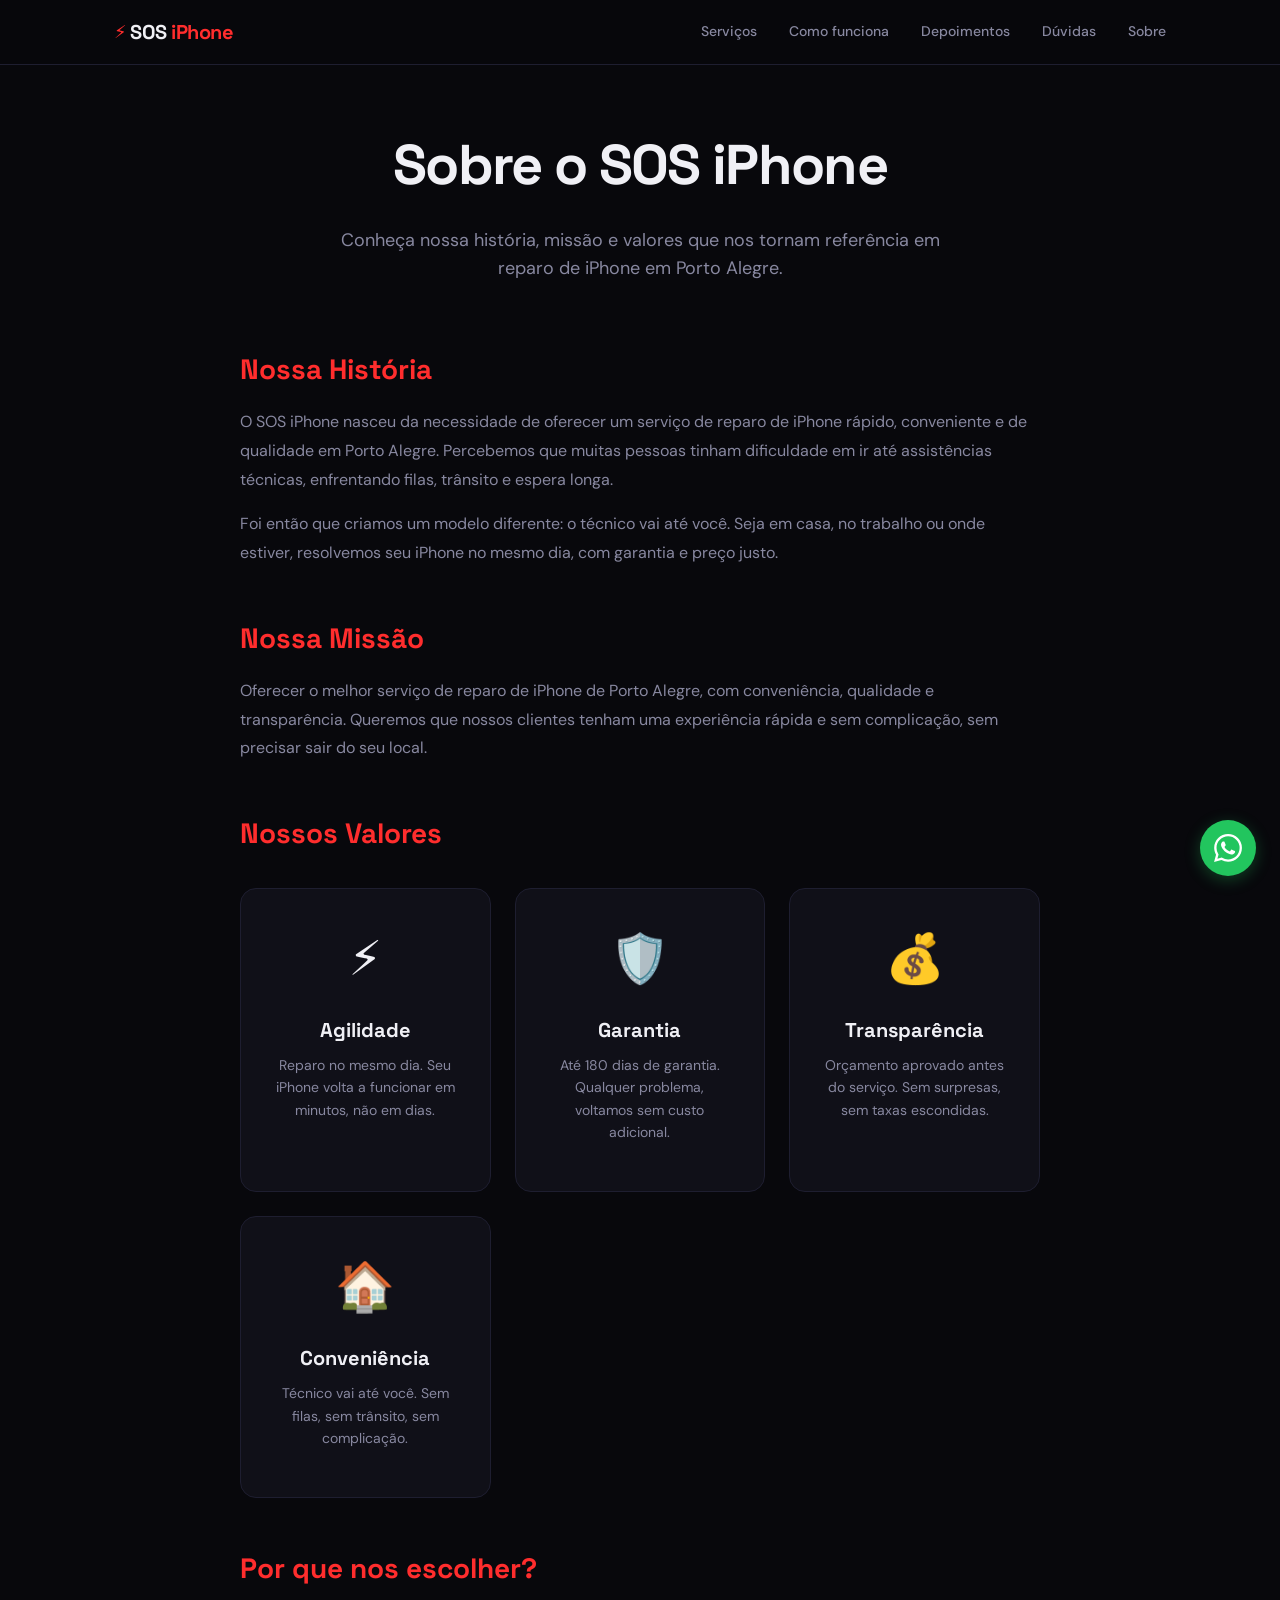
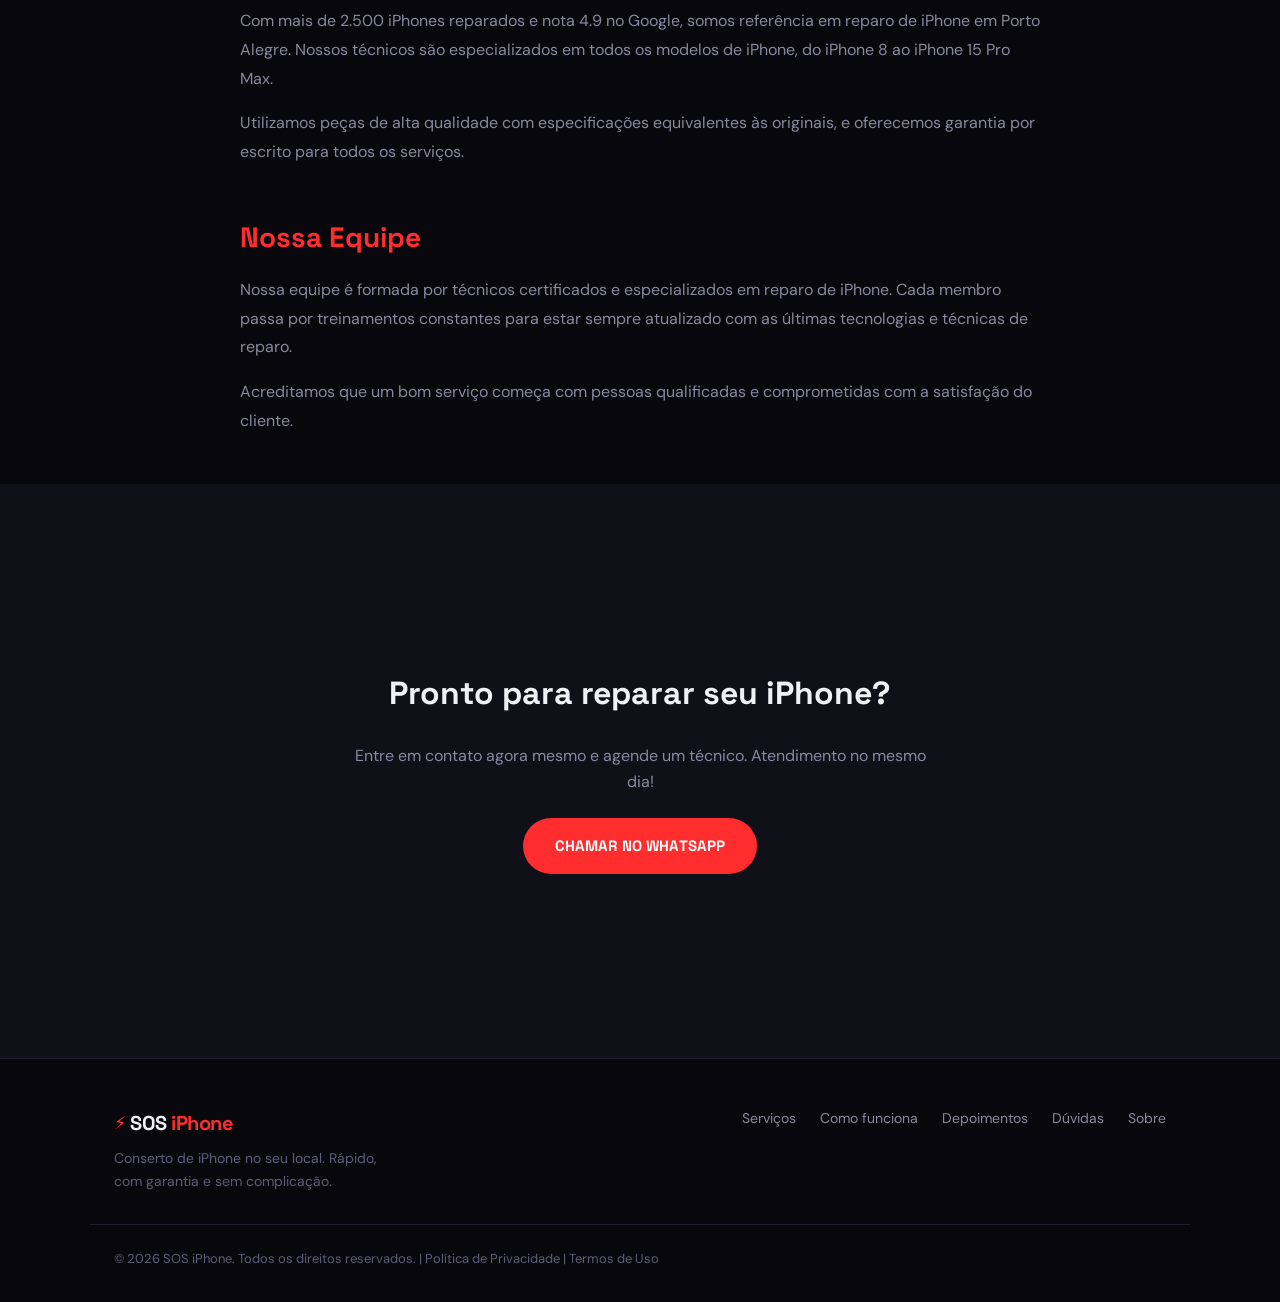
==== sobre.html @ db5ca740 "Add SEO optimization, analytics, and new pages (Sobre, Privacidade, Termos)" ====
<!DOCTYPE html>
<html lang="pt-BR">
<head>
  <meta charset="UTF-8">
  <meta name="viewport" content="width=device-width, initial-scale=1.0">
  <title>Sobre Nós — SOS iPhone | Conserto de iPhone em Porto Alegre</title>
  <meta name="description" content="Conheça o SOS iPhone. Somos especialistas em reparo de iPhone em Porto Alegre. Técnico vai até você, no mesmo dia, com garantia de até 180 dias.">
  <meta name="robots" content="index, follow">
  <link rel="preconnect" href="https://fonts.googleapis.com">
  <link rel="preconnect" href="https://fonts.gstatic.com" crossorigin>
  <link href="https://fonts.googleapis.com/css2?family=DM+Sans:wght@400;500;700&family=Space+Grotesk:wght@500;700&display=swap" rel="stylesheet">
  <link rel="stylesheet" href="css/styles.css">
  <link rel="icon" type="image/svg+xml" href="data:image/svg+xml,<svg xmlns='http://www.w3.org/2000/svg' viewBox='0 0 100 100'><text y='.9em' font-size='90'>🔧</text></svg>">
  <style>
    .page-header {
      padding: 120px 0 64px;
      text-align: center;
    }
    .page-title {
      font-family: var(--font-display);
      font-size: clamp(36px, 6vw, 56px);
      font-weight: 700;
      letter-spacing: -0.03em;
      margin-bottom: 16px;
    }
    .page-subtitle {
      font-size: 18px;
      color: var(--text-secondary);
      max-width: 600px;
      margin: 0 auto;
    }
    .about-content {
      max-width: 800px;
      margin: 0 auto;
    }
    .about-section {
      margin-bottom: 48px;
    }
    .about-section h2 {
      font-family: var(--font-display);
      font-size: 28px;
      font-weight: 700;
      margin-bottom: 16px;
      color: var(--red);
    }
    .about-section p {
      color: var(--text-secondary);
      font-size: 16px;
      line-height: 1.8;
      margin-bottom: 16px;
    }
    .values-grid {
      display: grid;
      grid-template-columns: repeat(auto-fit, minmax(250px, 1fr));
      gap: 24px;
      margin-top: 32px;
    }
    .value-card {
      background: var(--bg-surface);
      border: 1px solid var(--border);
      border-radius: 16px;
      padding: 32px;
      text-align: center;
    }
    .value-icon {
      font-size: 48px;
      margin-bottom: 16px;
    }
    .value-card h3 {
      font-family: var(--font-display);
      font-size: 20px;
      font-weight: 700;
      margin-bottom: 8px;
    }
    .value-card p {
      color: var(--text-secondary);
      font-size: 14px;
      line-height: 1.6;
    }
    .team-section {
      text-align: center;
      padding: 64px 0;
    }
    .team-title {
      font-family: var(--font-display);
      font-size: 32px;
      font-weight: 700;
      margin-bottom: 24px;
    }
    .team-desc {
      color: var(--text-secondary);
      max-width: 600px;
      margin: 0 auto;
    }
  </style>
</head>
<body>
  <nav class="nav" aria-label="Navegação principal">
    <div class="container nav-inner">
      <a href="index.html" class="nav-logo" aria-label="SOS iPhone — Página inicial">
        <span class="nav-logo-icon">⚡</span> SOS<span>iPhone</span>
      </a>
      <div class="nav-links">
        <a href="index.html#servicos">Serviços</a>
        <a href="index.html#como-funciona">Como funciona</a>
        <a href="index.html#depoimentos">Depoimentos</a>
        <a href="index.html#faq">Dúvidas</a>
        <a href="sobre.html">Sobre</a>
      </div>
      <a href="https://wa.me/5551995023919" class="nav-cta-mobile" target="_blank" rel="noopener">WhatsApp</a>
    </div>
  </nav>

  <main>
    <div class="page-header">
      <div class="container">
        <h1 class="page-title">Sobre o SOS iPhone</h1>
        <p class="page-subtitle">Conheça nossa história, missão e valores que nos tornam referência em reparo de iPhone em Porto Alegre.</p>
      </div>
    </div>

    <div class="container">
      <div class="about-content">
        <div class="about-section">
          <h2>Nossa História</h2>
          <p>O SOS iPhone nasceu da necessidade de oferecer um serviço de reparo de iPhone rápido, conveniente e de qualidade em Porto Alegre. Percebemos que muitas pessoas tinham dificuldade em ir até assistências técnicas, enfrentando filas, trânsito e espera longa.</p>
          <p>Foi então que criamos um modelo diferente: o técnico vai até você. Seja em casa, no trabalho ou onde estiver, resolvemos seu iPhone no mesmo dia, com garantia e preço justo.</p>
        </div>

        <div class="about-section">
          <h2>Nossa Missão</h2>
          <p>Oferecer o melhor serviço de reparo de iPhone de Porto Alegre, com conveniência, qualidade e transparência. Queremos que nossos clientes tenham uma experiência rápida e sem complicação, sem precisar sair do seu local.</p>
        </div>

        <div class="about-section">
          <h2>Nossos Valores</h2>
          <div class="values-grid">
            <div class="value-card">
              <div class="value-icon">⚡</div>
              <h3>Agilidade</h3>
              <p>Reparo no mesmo dia. Seu iPhone volta a funcionar em minutos, não em dias.</p>
            </div>
            <div class="value-card">
              <div class="value-icon">🛡️</div>
              <h3>Garantia</h3>
              <p>Até 180 dias de garantia. Qualquer problema, voltamos sem custo adicional.</p>
            </div>
            <div class="value-card">
              <div class="value-icon">💰</div>
              <h3>Transparência</h3>
              <p>Orçamento aprovado antes do serviço. Sem surpresas, sem taxas escondidas.</p>
            </div>
            <div class="value-card">
              <div class="value-icon">🏠</div>
              <h3>Conveniência</h3>
              <p>Técnico vai até você. Sem filas, sem trânsito, sem complicação.</p>
            </div>
          </div>
        </div>

        <div class="about-section">
          <h2>Por que nos escolher?</h2>
          <p>Com mais de 2.500 iPhones reparados e nota 4.9 no Google, somos referência em reparo de iPhone em Porto Alegre. Nossos técnicos são especializados em todos os modelos de iPhone, do iPhone 8 ao iPhone 15 Pro Max.</p>
          <p>Utilizamos peças de alta qualidade com especificações equivalentes às originais, e oferecemos garantia por escrito para todos os serviços.</p>
        </div>

        <div class="about-section">
          <h2>Nossa Equipe</h2>
          <p>Nossa equipe é formada por técnicos certificados e especializados em reparo de iPhone. Cada membro passa por treinamentos constantes para estar sempre atualizado com as últimas tecnologias e técnicas de reparo.</p>
          <p>Acreditamos que um bom serviço começa com pessoas qualificadas e comprometidas com a satisfação do cliente.</p>
        </div>
      </div>
    </div>

    <section class="section section-alt">
      <div class="container">
        <div class="team-section">
          <h2 class="team-title">Pronto para reparar seu iPhone?</h2>
          <p class="team-desc">Entre em contato agora mesmo e agende um técnico. Atendimento no mesmo dia!</p>
          <a href="https://wa.me/5551995023919?text=Olá! Gostaria de mais informações sobre o SOS iPhone" class="btn-primary" target="_blank" rel="noopener" style="margin-top: 24px; display: inline-flex;">
            Chamar no WhatsApp
          </a>
        </div>
      </div>
    </section>
  </main>

  <footer class="footer">
    <div class="container footer-inner">
      <div class="footer-brand">
        <a href="index.html" class="nav-logo" aria-label="SOS iPhone">
          <span class="nav-logo-icon">⚡</span> SOS<span>iPhone</span>
        </a>
        <p class="footer-tagline">Conserto de iPhone no seu local. Rápido, com garantia e sem complicação.</p>
      </div>
      <div class="footer-links">
        <a href="index.html#servicos">Serviços</a>
        <a href="index.html#como-funciona">Como funciona</a>
        <a href="index.html#depoimentos">Depoimentos</a>
        <a href="index.html#faq">Dúvidas</a>
        <a href="sobre.html">Sobre</a>
      </div>
    </div>
    <div class="container footer-bottom">
      <p>&copy; 2026 SOS iPhone. Todos os direitos reservados. | <a href="privacidade.html">Política de Privacidade</a> | <a href="termos.html">Termos de Uso</a></p>
    </div>
  </footer>

  <a href="https://wa.me/5551995023919?text=Olá! Meu iPhone precisa de conserto" class="whatsapp-float" target="_blank" rel="noopener" aria-label="Fale conosco no WhatsApp">
    <svg viewBox="0 0 24 24" fill="currentColor" width="28" height="28"><path d="M17.472 14.382c-.297-.149-1.758-.867-2.03-.967-.273-.099-.471-.148-.67.15-.197.297-.767.966-.94 1.164-.173.199-.347.223-.644.075-.297-.15-1.255-.463-2.39-1.475-.883-.788-1.48-1.761-1.653-2.059-.173-.297-.018-.458.13-.606.134-.133.298-.347.446-.52.149-.174.198-.298.298-.497.099-.198.05-.371-.025-.52-.075-.149-.669-1.612-.916-2.207-.242-.579-.487-.5-.669-.51-.173-.008-.371-.01-.57-.01-.198 0-.52.074-.792.372-.272.297-1.04 1.016-1.04 2.479 0 1.462 1.065 2.875 1.213 3.074.149.198 2.096 3.2 5.077 4.487.709.306 1.262.489 1.694.625.712.227 1.36.195 1.871.118.571-.085 1.758-.719 2.006-1.413.248-.694.248-1.289.173-1.413-.074-.124-.272-.198-.57-.347m-5.421 7.403h-.004a9.87 9.87 0 01-5.031-1.378l-.361-.214-3.741.982.998-3.648-.235-.374a9.86 9.86 0 01-1.51-5.26c.001-5.45 4.436-9.884 9.888-9.884 2.64 0 5.122 1.03 6.988 2.898a9.825 9.825 0 012.893 6.994c-.003 5.45-4.437 9.884-9.885 9.884m8.413-18.297A11.815 11.815 0 0012.05 0C5.495 0 .16 5.335.157 11.892c0 2.096.547 4.142 1.588 5.945L.057 24l6.305-1.654a11.882 11.882 0 005.683 1.448h.005c6.554 0 11.89-5.335 11.893-11.893a11.821 11.821 0 00-3.48-8.413z"/></svg>
  </a>
</body>
</html>
---- css/styles.css ----
/* ═══════════════════════════════════════════════════
   SOS iPhone — Premium Dark Design
   Clash Display + Satoshi | Dark + Vermelho Vivo
   ═══════════════════════════════════════════════════ */

/* ─── Tokens ─── */
:root {
  --bg: #08080C;
  --bg-surface: #101018;
  --bg-raised: #18182A;
  --border: #1E1E30;
  --border-hover: #2A2A44;

  --text: #F0F0F5;
  --text-secondary: #8888A0;
  --text-muted: #5C5C78;

  --red: #FF2D2D;
  --red-hover: #FF4D4D;
  --red-glow: rgba(255, 45, 45, 0.15);

  --green: #22C55E;

  --font-display: 'Space Grotesk', system-ui, sans-serif;
  --font-body: 'DM Sans', system-ui, sans-serif;

  --space-xs: 4px;
  --space-sm: 8px;
  --space-md: 16px;
  --space-lg: 24px;
  --space-xl: 32px;
  --space-2xl: 48px;
  --space-3xl: clamp(64px, 10vw, 120px);

  --radius-sm: 8px;
  --radius-md: 12px;
  --radius-lg: 16px;
  --radius-full: 9999px;

  --transition: 200ms cubic-bezier(0.16, 1, 0.3, 1);
  --transition-slow: 400ms cubic-bezier(0.16, 1, 0.3, 1);
}

/* ─── Reset ─── */
*, *::before, *::after {
  box-sizing: border-box;
  margin: 0;
  padding: 0;
}

html {
  scroll-behavior: smooth;
  -webkit-font-smoothing: antialiased;
  -moz-osx-font-smoothing: grayscale;
}

body {
  font-family: var(--font-body);
  font-size: 16px;
  line-height: 1.6;
  color: var(--text);
  background: var(--bg);
  overflow-x: hidden;
}

img { max-width: 100%; display: block; }
a { color: inherit; text-decoration: none; }
button { font: inherit; cursor: pointer; }
ul { list-style: none; }

/* ─── Skip Link ─── */
.skip-link {
  position: absolute;
  top: -100%;
  left: var(--space-md);
  background: var(--red);
  color: #fff;
  padding: var(--space-sm) var(--space-md);
  border-radius: var(--radius-sm);
  font-weight: 600;
  z-index: 1000;
  transition: top var(--transition);
}
.skip-link:focus {
  top: var(--space-md);
}

/* ─── Container ─── */
.container {
  width: 100%;
  max-width: 1100px;
  margin: 0 auto;
  padding: 0 var(--space-lg);
}

/* ─── Nav ─── */
.nav {
  position: fixed;
  top: 0;
  left: 0;
  right: 0;
  z-index: 100;
  padding: var(--space-md) 0;
  background: rgba(8, 8, 12, 0.85);
  backdrop-filter: blur(12px);
  -webkit-backdrop-filter: blur(12px);
  border-bottom: 1px solid var(--border);
}

.nav-inner {
  display: flex;
  align-items: center;
  justify-content: space-between;
}

.nav-logo {
  font-family: var(--font-display);
  font-size: 20px;
  font-weight: 700;
  letter-spacing: -0.02em;
  display: flex;
  align-items: center;
  gap: var(--space-xs);
}
.nav-logo span {
  color: var(--red);
}
.nav-logo-icon {
  font-size: 18px;
}

.nav-links {
  display: none;
  gap: var(--space-xl);
}
.nav-links a {
  font-size: 14px;
  font-weight: 500;
  color: var(--text-secondary);
  transition: color var(--transition);
  position: relative;
  padding-bottom: 2px;
}
.nav-links a::after {
  content: '';
  position: absolute;
  bottom: 0;
  left: 0;
  width: 0;
  height: 2px;
  background: var(--red);
  transition: width 0.3s cubic-bezier(0.16, 1, 0.3, 1);
}
.nav-links a:hover {
  color: var(--text);
}
.nav-links a:hover::after {
  width: 100%;
}

.nav-cta-mobile {
  display: none;
}

@media (min-width: 768px) {
  .nav-links {
    display: flex;
  }
  .nav-cta-mobile {
    display: none !important;
  }
}

/* ─── Buttons ─── */
.btn-primary {
  display: inline-flex;
  align-items: center;
  justify-content: center;
  gap: var(--space-sm);
  background: var(--red);
  color: #fff;
  font-family: var(--font-display);
  font-weight: 700;
  font-size: 15px;
  letter-spacing: 0.01em;
  text-transform: uppercase;
  padding: 16px 32px;
  border-radius: var(--radius-full);
  border: none;
  transition: background var(--transition), transform var(--transition), box-shadow var(--transition);
  text-decoration: none;
  position: relative;
  overflow: hidden;
}
.btn-primary::before {
  content: '';
  position: absolute;
  top: 50%;
  left: 50%;
  width: 0;
  height: 0;
  background: rgba(255, 255, 255, 0.2);
  border-radius: 50%;
  transform: translate(-50%, -50%);
  transition: width 0.6s ease, height 0.6s ease;
}
.btn-primary:hover::before {
  width: 300px;
  height: 300px;
}
.btn-primary:hover {
  background: var(--red-hover);
  transform: translateY(-2px);
  box-shadow: 0 8px 24px var(--red-glow);
}
.btn-primary:active {
  transform: translateY(0);
}
.btn-primary:focus-visible {
  outline: 2px solid var(--red);
  outline-offset: 3px;
}

/* ─── Hero ─── */
.hero {
  position: relative;
  padding: clamp(120px, 18vw, 200px) 0 clamp(64px, 10vw, 120px);
  text-align: center;
  overflow: hidden;
  min-height: 100vh;
  display: flex;
  align-items: center;
}

/* Particles */
.hero-particles {
  position: absolute;
  inset: 0;
  overflow: hidden;
  z-index: 0;
}

.particle {
  position: absolute;
  width: 3px;
  height: 3px;
  background: var(--red);
  border-radius: 50%;
  opacity: 0;
  animation: particle-float linear infinite;
}

@keyframes particle-float {
  0% {
    opacity: 0;
    transform: translateY(100vh) scale(0);
  }
  10% {
    opacity: 0.6;
  }
  90% {
    opacity: 0.6;
  }
  100% {
    opacity: 0;
    transform: translateY(-10vh) scale(1);
  }
}

/* Grid overlay */
.hero-grid-overlay {
  position: absolute;
  inset: 0;
  background-image:
    linear-gradient(rgba(255, 45, 45, 0.03) 1px, transparent 1px),
    linear-gradient(90deg, rgba(255, 45, 45, 0.03) 1px, transparent 1px);
  background-size: 60px 60px;
  animation: grid-move 20s linear infinite;
  opacity: 0;
  transition: opacity 1s ease;
}

.hero:hover .hero-grid-overlay {
  opacity: 0.5;
}

@keyframes grid-move {
  0% { transform: translate(0, 0); }
  100% { transform: translate(60px, 60px); }
}

/* Scan line */
.hero-scan-line {
  position: absolute;
  top: 0;
  left: 0;
  right: 0;
  height: 1px;
  background: linear-gradient(90deg, transparent 0%, var(--red) 50%, transparent 100%);
  box-shadow: 0 0 20px var(--red), 0 0 40px rgba(255, 45, 45, 0.3);
  animation: scan-down 4s ease-in-out infinite;
  z-index: 1;
  opacity: 0;
}

@keyframes scan-down {
  0% { top: -5%; opacity: 0; }
  5% { opacity: 1; }
  95% { opacity: 1; }
  100% { top: 105%; opacity: 0; }
}

.hero-glow {
  position: absolute;
  top: 50%;
  left: 50%;
  transform: translate(-50%, -50%);
  width: 800px;
  height: 800px;
  background: radial-gradient(circle, rgba(255, 45, 45, 0.08) 0%, transparent 60%);
  pointer-events: none;
  z-index: 0;
}

.hero-content {
  position: relative;
  z-index: 2;
}

.hero-badge {
  display: inline-block;
  background: rgba(255, 45, 45, 0.08);
  border: 1px solid rgba(255, 45, 45, 0.2);
  color: var(--text-secondary);
  font-size: 13px;
  font-weight: 500;
  padding: 8px 20px;
  border-radius: var(--radius-full);
  margin-bottom: var(--space-xl);
  animation: badge-in 0.8s cubic-bezier(0.16, 1, 0.3, 1) 0.2s both;
  position: relative;
  overflow: hidden;
}

.hero-badge::before {
  content: '';
  position: absolute;
  top: 0;
  left: -100%;
  width: 100%;
  height: 100%;
  background: linear-gradient(90deg, transparent, rgba(255, 45, 45, 0.3), transparent);
  animation: badge-shine 3s ease-in-out infinite;
}

@keyframes badge-shine {
  0%, 100% { left: -100%; }
  50% { left: 100%; }
}

@keyframes badge-in {
  from { opacity: 0; transform: translateY(12px) scale(0.95); }
  to { opacity: 1; transform: translateY(0) scale(1); }
}

/* Hero Title - Split */
.hero-title {
  font-family: var(--font-display);
  font-size: clamp(52px, 12vw, 100px);
  font-weight: 700;
  letter-spacing: -0.04em;
  line-height: 1;
  text-wrap: balance;
  margin-bottom: var(--space-lg);
}

.hero-title-line {
  display: block;
  opacity: 0;
  transform: translateY(40px);
  animation: title-slide-up 0.8s cubic-bezier(0.16, 1, 0.3, 1) forwards;
}

.hero-title-line:nth-child(1) {
  animation-delay: 0.3s;
}

.hero-title-accent {
  color: var(--red);
  animation-delay: 0.5s;
  position: relative;
  display: inline-block;
}

/* Neon glow on accent text */
.hero-title-accent::after {
  content: 'Parou?';
  position: absolute;
  top: 0;
  left: 0;
  color: var(--red);
  filter: blur(20px);
  opacity: 0.5;
  z-index: -1;
}

@keyframes title-slide-up {
  from {
    opacity: 0;
    transform: translateY(40px);
  }
  to {
    opacity: 1;
    transform: translateY(0);
  }
}

/* Typewriter */
.hero-sub {
  font-size: clamp(17px, 2.5vw, 20px);
  color: var(--text-secondary);
  max-width: 480px;
  margin: 0 auto var(--space-xl);
  line-height: 1.6;
  min-height: 32px;
}

.typewriter {
  display: inline;
}

.typewriter::after {
  content: '|';
  animation: blink 0.7s step-end infinite;
  color: var(--red);
  font-weight: 300;
}

.typewriter.done::after {
  animation: none;
  opacity: 0;
}

@keyframes blink {
  0%, 100% { opacity: 1; }
  50% { opacity: 0; }
}

.hero-cta {
  margin-bottom: var(--space-2xl);
  animation: cta-in 0.8s cubic-bezier(0.16, 1, 0.3, 1) 0.8s both;
}

@keyframes cta-in {
  from { opacity: 0; transform: translateY(16px) scale(0.95); }
  to { opacity: 1; transform: translateY(0) scale(1); }
}

.hero-cta .btn-primary {
  position: relative;
  overflow: hidden;
  background: linear-gradient(135deg, var(--red) 0%, #ff6b35 50%, var(--red) 100%);
  background-size: 200% 200%;
  animation: btn-gradient 3s ease infinite;
  box-shadow: 0 0 30px rgba(255, 45, 45, 0.3);
}

@keyframes btn-gradient {
  0% { background-position: 0% 50%; }
  50% { background-position: 100% 50%; }
  100% { background-position: 0% 50%; }
}

.hero-cta .btn-primary::after {
  content: '';
  position: absolute;
  inset: 0;
  background: linear-gradient(90deg, transparent, rgba(255,255,255,0.2), transparent);
  transform: translateX(-100%);
  transition: transform 0.6s ease;
}

.hero-cta .btn-primary:hover::after {
  transform: translateX(100%);
}

.hero-cta .btn-primary::before {
  content: '';
  position: absolute;
  inset: -3px;
  background: linear-gradient(90deg, var(--red), #ff6b35, var(--red), #ff6b35);
  background-size: 400% 100%;
  border-radius: inherit;
  z-index: -1;
  opacity: 0;
  transition: opacity 0.3s ease;
  animation: border-flow 2s linear infinite;
}

.hero-cta .btn-primary:hover::before {
  opacity: 1;
}

@keyframes border-flow {
  0% { background-position: 0% 50%; }
  100% { background-position: 400% 50%; }
}

.hero-cta .btn-primary .cta-corner {
  position: absolute;
  width: 12px;
  height: 12px;
  border: 2px solid rgba(255, 255, 255, 0.5);
  transition: all 0.3s ease;
}

.hero-cta .btn-primary .cta-corner--tl {
  top: 8px;
  left: 8px;
  border-right: none;
  border-bottom: none;
}

.hero-cta .btn-primary .cta-corner--br {
  bottom: 8px;
  right: 8px;
  border-left: none;
  border-top: none;
}

.hero-cta .btn-primary:hover .cta-corner {
  width: 16px;
  height: 16px;
  border-color: #fff;
}

.hero-trust {
  display: flex;
  align-items: center;
  justify-content: center;
  gap: var(--space-md);
  font-size: 13px;
  color: var(--text-muted);
  flex-wrap: wrap;
  animation: trust-in 0.8s cubic-bezier(0.16, 1, 0.3, 1) 1.2s both;
}

@keyframes trust-in {
  from { opacity: 0; }
  to { opacity: 1; }
}

.hero-trust-divider {
  width: 4px;
  height: 4px;
  border-radius: 50%;
  background: var(--text-muted);
  opacity: 0.5;
}

/* ─── Sections ─── */
.section {
  padding: var(--space-3xl) 0;
}

.section-alt {
  background: var(--bg-surface);
}

.section-title {
  font-family: var(--font-display);
  font-size: clamp(28px, 5vw, 42px);
  font-weight: 700;
  letter-spacing: -0.03em;
  line-height: 1.15;
  text-wrap: balance;
  margin-bottom: var(--space-md);
  position: relative;
}

.section-desc {
  font-size: clamp(15px, 2vw, 17px);
  color: var(--text-secondary);
  max-width: 520px;
  line-height: 1.6;
  margin-bottom: var(--space-2xl);
}

/* ─── Services ─── */
.services-section {
  position: relative;
  overflow: hidden;
}

.services-section::before {
  content: '';
  position: absolute;
  top: 12%;
  right: -18%;
  width: clamp(280px, 42vw, 560px);
  height: clamp(280px, 42vw, 560px);
  background: radial-gradient(circle, rgba(255, 45, 45, 0.18), transparent 68%);
  pointer-events: none;
}

.services-showcase {
  position: relative;
  display: grid;
  gap: var(--space-2xl);
  align-items: center;
}

.services-copy {
  position: relative;
  z-index: 2;
}

.services-kicker {
  display: inline-flex;
  align-items: center;
  gap: var(--space-sm);
  color: var(--red);
  font-size: 13px;
  font-weight: 700;
  letter-spacing: 0.12em;
  text-transform: uppercase;
  margin-bottom: var(--space-md);
}

.services-kicker::before {
  content: '';
  width: 28px;
  height: 1px;
  background: var(--red);
  box-shadow: 0 0 16px var(--red-glow);
}

.services-copy .section-desc {
  margin-bottom: var(--space-lg);
}

.services-trust {
  display: flex;
  flex-wrap: wrap;
  gap: var(--space-sm);
  margin-bottom: var(--space-xl);
}

.services-trust span {
  color: var(--text-secondary);
  font-size: 13px;
  font-weight: 600;
  padding: 8px 12px;
  border: 1px solid rgba(255, 255, 255, 0.08);
  border-radius: var(--radius-full);
  background: rgba(255, 255, 255, 0.03);
}

.service-cta {
  width: fit-content;
}

.services-visual {
  position: relative;
  min-height: 520px;
  display: grid;
  place-items: center;
  isolation: isolate;
}

.services-visual::before,
.services-visual::after {
  content: '';
  position: absolute;
  border: 1px solid rgba(255, 255, 255, 0.06);
  border-radius: 50%;
  pointer-events: none;
}

.services-visual::before {
  width: min(88vw, 430px);
  height: min(88vw, 430px);
  background: radial-gradient(circle, rgba(255, 45, 45, 0.08), transparent 66%);
}

.services-visual::after {
  width: min(74vw, 330px);
  height: min(74vw, 330px);
  border-color: rgba(255, 45, 45, 0.16);
  box-shadow: 0 0 80px rgba(255, 45, 45, 0.08);
}

.phone-frame {
  position: relative;
  z-index: 1;
  width: min(64vw, 230px);
  height: 430px;
  padding: 12px;
  border-radius: 36px;
  border: 1px solid rgba(255, 255, 255, 0.16);
  background:
    linear-gradient(145deg, rgba(255,255,255,0.16), rgba(255,255,255,0.02)),
    var(--bg-raised);
  box-shadow:
    0 32px 80px rgba(0, 0, 0, 0.42),
    0 0 70px rgba(255, 45, 45, 0.12);
  transform: rotate(-4deg);
}

.phone-frame::before {
  content: '';
  position: absolute;
  top: 18px;
  left: 50%;
  width: 72px;
  height: 18px;
  transform: translateX(-50%);
  border-radius: var(--radius-full);
  background: #050509;
  z-index: 2;
}

.phone-screen {
  position: relative;
  height: 100%;
  overflow: hidden;
  border-radius: 28px;
  padding: 62px 18px 18px;
  background:
    linear-gradient(160deg, rgba(255, 45, 45, 0.22), transparent 42%),
    linear-gradient(180deg, #11111c 0%, #07070b 100%);
}

.phone-screen::before {
  content: '';
  position: absolute;
  inset: 0;
  background-image:
    linear-gradient(rgba(255,255,255,0.035) 1px, transparent 1px),
    linear-gradient(90deg, rgba(255,255,255,0.035) 1px, transparent 1px);
  background-size: 24px 24px;
  mask-image: linear-gradient(to bottom, rgba(0,0,0,0.8), transparent);
}

.phone-status,
.diagnostic-line,
.phone-check {
  position: relative;
  z-index: 1;
}

.phone-status {
  display: flex;
  align-items: center;
  justify-content: space-between;
  color: var(--text-secondary);
  font-size: 12px;
  margin-bottom: 28px;
}

.phone-status strong {
  color: var(--green);
  font-size: 18px;
}

.diagnostic-line {
  height: 10px;
  border-radius: var(--radius-full);
  background: rgba(255, 255, 255, 0.08);
  margin-bottom: 12px;
}

.diagnostic-line-strong {
  width: 100%;
  background: linear-gradient(90deg, var(--red), rgba(255, 45, 45, 0.12));
  box-shadow: 0 0 24px rgba(255, 45, 45, 0.22);
}

.diagnostic-line-short {
  width: 58%;
}

.phone-check {
  display: grid;
  place-items: center;
  width: 74px;
  height: 74px;
  margin: 58px auto 0;
  border-radius: 50%;
  color: #07100b;
  background: var(--green);
  font-size: 38px;
  font-weight: 800;
  box-shadow: 0 0 40px rgba(34, 197, 94, 0.24);
}

.service-orbit-card {
  position: relative;
  z-index: 2;
  width: min(100%, 360px);
  display: grid;
  grid-template-columns: auto 1fr;
  gap: var(--space-md);
  align-items: flex-start;
}

.service-orbit-card-top,
.service-orbit-card-bottom {
  margin-top: var(--space-lg);
}

.service-card {
  position: relative;
  background: rgba(16, 16, 24, 0.86);
  border: 1px solid var(--border);
  border-radius: var(--radius-lg);
  padding: var(--space-xl);
  transition: border-color var(--transition), transform 0.5s cubic-bezier(0.34, 1.56, 0.64, 1), box-shadow 0.4s ease;
  overflow: hidden;
  transform-style: preserve-3d;
  backdrop-filter: blur(18px);
  -webkit-backdrop-filter: blur(18px);
}

.service-card::before {
  content: '';
  position: absolute;
  inset: 0;
  background: radial-gradient(600px circle at var(--mouse-x, 50%) var(--mouse-y, 50%), rgba(255, 45, 45, 0.12), transparent 40%);
  opacity: 0;
  transition: opacity 0.3s ease;
  pointer-events: none;
  z-index: 0;
}

.service-card:hover::before {
  opacity: 1;
}

.service-card::after {
  content: '';
  position: absolute;
  top: 0;
  left: 0;
  right: 0;
  height: 3px;
  background: linear-gradient(90deg, transparent, var(--red), transparent);
  transform: scaleX(0);
  transition: transform 0.5s cubic-bezier(0.16, 1, 0.3, 1);
  z-index: 1;
}

.service-card:hover::after {
  transform: scaleX(1);
}

.service-card:hover {
  border-color: rgba(255, 45, 45, 0.4);
  transform: translateY(-8px);
  box-shadow:
    0 20px 40px rgba(255, 45, 45, 0.15),
    0 0 80px rgba(255, 45, 45, 0.05),
    inset 0 1px 0 rgba(255, 255, 255, 0.05);
}

.service-card.featured {
  background: linear-gradient(135deg, rgba(16, 16, 24, 0.9) 0%, rgba(255, 45, 45, 0.08) 100%);
}

.service-icon {
  font-size: 34px;
  display: inline-block;
  animation: icon-float 3s ease-in-out infinite;
  filter: drop-shadow(0 4px 8px rgba(0,0,0,0.3));
  position: relative;
  z-index: 1;
}

@keyframes icon-float {
  0%, 100% { transform: translateY(0); }
  50% { transform: translateY(-8px); }
}

.service-card:hover .service-icon {
  animation: icon-hover 0.5s cubic-bezier(0.34, 1.56, 0.64, 1) forwards;
}

@keyframes icon-hover {
  0% { transform: translateY(0) scale(1); }
  50% { transform: translateY(-4px) scale(1.2); }
  100% { transform: translateY(-4px) scale(1.15) rotate(-8deg); }
}

.service-card h3 {
  font-family: var(--font-display);
  font-size: 22px;
  font-weight: 700;
  letter-spacing: -0.01em;
  margin-bottom: var(--space-sm);
  transition: color var(--transition), text-shadow var(--transition);
  position: relative;
  z-index: 1;
}

.service-card:hover h3 {
  color: var(--red);
  text-shadow: 0 0 20px rgba(255, 45, 45, 0.3);
}

.service-card p {
  color: var(--text-secondary);
  font-size: 15px;
  line-height: 1.6;
  margin-bottom: var(--space-md);
  position: relative;
  z-index: 1;
}

.service-specs {
  display: flex;
  gap: var(--space-sm);
  flex-wrap: wrap;
  position: relative;
  z-index: 1;
}

.service-specs span,
.service-tag {
  font-size: 12px;
  font-weight: 600;
  color: var(--green);
  background: rgba(34, 197, 94, 0.1);
  padding: 6px 12px;
  border-radius: var(--radius-full);
  transition: transform var(--transition), background var(--transition), box-shadow var(--transition);
}

.service-card:hover .service-specs span,
.service-card:hover .service-tag {
  transform: translateY(-2px);
  background: rgba(34, 197, 94, 0.15);
  box-shadow: 0 4px 12px rgba(34, 197, 94, 0.15);
}

@media (min-width: 900px) {
  .services-showcase {
    grid-template-columns: 0.86fr 1.14fr;
  }

  .services-visual {
    min-height: 560px;
  }
}

@media (min-width: 1180px) {
  .services-visual {
    grid-template-columns: minmax(180px, 210px) minmax(300px, 1fr);
    grid-template-rows: repeat(2, auto);
    column-gap: var(--space-xl);
    row-gap: var(--space-lg);
  }

  .phone-frame {
    grid-column: 1;
    grid-row: 1 / span 2;
    width: min(100%, 210px);
    height: 400px;
    justify-self: end;
  }

  .service-orbit-card {
    width: min(100%, 330px);
    justify-self: start;
  }

  .service-orbit-card-top {
    grid-column: 2;
    grid-row: 1;
    align-self: end;
    margin-top: 0;
  }

  .service-orbit-card-bottom {
    grid-column: 2;
    grid-row: 2;
    align-self: start;
    margin-top: 0;
  }
}

/* ─── Steps ─── */
.steps {
  display: flex;
  flex-direction: column;
  gap: var(--space-lg);
  max-width: 640px;
}

.step {
  display: flex;
  gap: var(--space-lg);
  align-items: flex-start;
  padding: var(--space-xl);
  background: var(--bg);
  border: 1px solid var(--border);
  border-radius: var(--radius-lg);
  transition: border-color var(--transition), transform 0.4s cubic-bezier(0.34, 1.56, 0.64, 1), box-shadow 0.4s ease;
  position: relative;
  overflow: hidden;
}

/* Futuristic scan line */
.step::before {
  content: '';
  position: absolute;
  top: 0;
  left: 0;
  right: 0;
  height: 1px;
  background: linear-gradient(90deg, transparent, var(--red), transparent);
  transform: translateX(-100%);
  transition: transform 0.6s ease;
}
.step:hover::before {
  transform: translateX(100%);
}

/* Glitch border effect */
.step::after {
  content: '';
  position: absolute;
  inset: 0;
  border: 1px solid var(--red);
  opacity: 0;
  transition: opacity 0.3s ease;
  clip-path: polygon(0 0, 100% 0, 100% 3px, calc(100% - 20px) 3px, calc(100% - 20px) 0, 100% 0, 100% 100%, 0 100%, 0 calc(100% - 3px), 20px calc(100% - 3px), 20px 100%, 0 100%);
}
.step:hover::after {
  opacity: 0.5;
}

.step:hover {
  border-color: rgba(255, 45, 45, 0.3);
  transform: translateX(8px);
  box-shadow:
    0 0 20px rgba(255, 45, 45, 0.1),
    inset 0 0 20px rgba(255, 45, 45, 0.02);
}

.step-number {
  flex-shrink: 0;
  width: 48px;
  height: 48px;
  display: flex;
  align-items: center;
  justify-content: center;
  background: transparent;
  border: 2px solid var(--red);
  color: var(--red);
  font-family: var(--font-display);
  font-weight: 700;
  font-size: 18px;
  border-radius: 4px;
  position: relative;
  transition: all 0.4s cubic-bezier(0.34, 1.56, 0.64, 1);
}

/* Corner accents */
.step-number::before,
.step-number::after {
  content: '';
  position: absolute;
  width: 8px;
  height: 8px;
  border: 2px solid var(--red);
  transition: all 0.3s ease;
}
.step-number::before {
  top: -4px;
  left: -4px;
  border-right: none;
  border-bottom: none;
}
.step-number::after {
  bottom: -4px;
  right: -4px;
  border-left: none;
  border-top: none;
}

.step:hover .step-number {
  background: var(--red);
  color: #fff;
  box-shadow: 0 0 20px rgba(255, 45, 45, 0.5);
}
.step:hover .step-number::before,
.step:hover .step-number::after {
  width: 12px;
  height: 12px;
}

.step-body h3 {
  font-family: var(--font-display);
  font-size: 18px;
  font-weight: 700;
  letter-spacing: -0.01em;
  margin-bottom: var(--space-xs);
  transition: color var(--transition), text-shadow var(--transition);
}
.step:hover .step-body h3 {
  color: var(--red);
  text-shadow: 0 0 10px rgba(255, 45, 45, 0.3);
}

.step-body p {
  color: var(--text-secondary);
  font-size: 15px;
  line-height: 1.6;
}

/* Data stream decoration */
.step-body::after {
  content: '▪ ▪ ▪';
  display: block;
  margin-top: var(--space-sm);
  font-size: 8px;
  letter-spacing: 4px;
  color: rgba(255, 45, 45, 0.3);
  transition: color 0.3s ease;
}
.step:hover .step-body::after {
  color: rgba(255, 45, 45, 0.6);
}

/* ─── Testimonials ─── */
.testimonials-grid {
  display: grid;
  grid-template-columns: 1fr;
  gap: var(--space-md);
}

@media (min-width: 640px) {
  .testimonials-grid {
    grid-template-columns: repeat(2, 1fr);
  }
}

@media (min-width: 960px) {
  .testimonials-grid {
    grid-template-columns: repeat(3, 1fr);
  }
}

.testimonial {
  position: relative;
  background: var(--bg-surface);
  border: 1px solid var(--border);
  border-radius: var(--radius-lg);
  padding: var(--space-xl);
  transition: border-color var(--transition), transform var(--transition), box-shadow var(--transition);
}
.testimonial:hover {
  border-color: var(--border-hover);
  transform: translateY(-4px);
  box-shadow: 0 12px 32px rgba(0, 0, 0, 0.3);
}

.testimonial::before {
  content: '\201C';
  position: absolute;
  top: 12px;
  right: 20px;
  font-size: 64px;
  font-family: Georgia, serif;
  color: var(--red);
  opacity: 0.08;
  line-height: 1;
  pointer-events: none;
  transition: opacity var(--transition);
}
.testimonial:hover::before {
  opacity: 0.15;
}

.testimonial-header {
  display: flex;
  align-items: center;
  gap: var(--space-md);
  margin-bottom: var(--space-md);
}

.testimonial-avatar {
  width: 40px;
  height: 40px;
  border-radius: 50%;
  background: var(--bg-raised);
  border: 2px solid var(--border);
  display: flex;
  align-items: center;
  justify-content: center;
  font-family: var(--font-display);
  font-size: 13px;
  font-weight: 700;
  color: var(--text-secondary);
  flex-shrink: 0;
  transition: border-color var(--transition), box-shadow var(--transition);
}
.testimonial:hover .testimonial-avatar {
  border-color: var(--red);
  box-shadow: 0 0 12px var(--red-glow);
}

.testimonial-name {
  font-weight: 700;
  font-size: 15px;
}

.testimonial-model {
  font-size: 13px;
  color: var(--text-muted);
}

.testimonial-stars {
  color: var(--red);
  font-size: 14px;
  letter-spacing: 2px;
  margin-bottom: var(--space-md);
  transition: transform var(--transition);
}
.testimonial:hover .testimonial-stars {
  transform: scale(1.05);
}

.testimonial-text {
  color: var(--text-secondary);
  font-size: 14px;
  line-height: 1.6;
  font-style: italic;
}

/* ─── Benefits ─── */
.benefits-grid {
  display: grid;
  grid-template-columns: 1fr;
  gap: var(--space-md);
}

@media (min-width: 640px) {
  .benefits-grid {
    grid-template-columns: repeat(2, 1fr);
  }
}

@media (min-width: 960px) {
  .benefits-grid {
    grid-template-columns: repeat(3, 1fr);
  }
}

.benefit-card {
  position: relative;
  background: var(--bg);
  border: 1px solid var(--border);
  border-radius: var(--radius-lg);
  padding: var(--space-2xl) var(--space-xl);
  text-align: center;
  transition: border-color var(--transition), transform var(--transition), box-shadow var(--transition);
  overflow: hidden;
}
.benefit-card::before {
  content: '';
  position: absolute;
  inset: 0;
  background: radial-gradient(circle at 50% 0%, var(--red-glow) 0%, transparent 60%);
  opacity: 0;
  transition: opacity var(--transition-slow);
  pointer-events: none;
}
.benefit-card:hover {
  border-color: var(--red);
  transform: translateY(-4px) scale(1.02);
  box-shadow: 0 16px 40px rgba(255, 45, 45, 0.12);
}
.benefit-card:hover::before {
  opacity: 1;
}

.benefit-icon {
  font-size: 40px;
  margin-bottom: var(--space-lg);
  display: inline-block;
  transition: transform 0.4s cubic-bezier(0.34, 1.56, 0.64, 1);
  position: relative;
  z-index: 1;
}
.benefit-card:hover .benefit-icon {
  transform: scale(1.2) rotate(-5deg);
}

.benefit-card h3 {
  font-family: var(--font-display);
  font-size: 18px;
  font-weight: 700;
  letter-spacing: -0.01em;
  margin-bottom: var(--space-sm);
  position: relative;
  z-index: 1;
}

.benefit-card p {
  color: var(--text-secondary);
  font-size: 14px;
  line-height: 1.6;
  position: relative;
  z-index: 1;
}

/* ─── FAQ ─── */
.faq-list {
  max-width: 720px;
  margin: 0 auto;
}

.faq-item {
  border-bottom: 1px solid var(--border);
  transition: background var(--transition);
}
.faq-item:hover {
  background: rgba(255, 45, 45, 0.02);
}
.faq-item:first-child {
  border-top: 1px solid var(--border);
}

.faq-question {
  width: 100%;
  background: none;
  border: none;
  color: var(--text);
  font-family: var(--font-display);
  font-size: 16px;
  font-weight: 700;
  text-align: left;
  padding: 20px 0;
  display: flex;
  align-items: center;
  justify-content: space-between;
  gap: var(--space-md);
  transition: color var(--transition), padding var(--transition);
}
.faq-question:hover {
  color: var(--red);
  padding-left: 8px;
}
.faq-question:focus-visible {
  outline: 2px solid var(--red);
  outline-offset: 4px;
  border-radius: 2px;
}

.faq-icon {
  position: relative;
  flex-shrink: 0;
  width: 20px;
  height: 20px;
}
.faq-icon::before,
.faq-icon::after {
  content: '';
  position: absolute;
  background: var(--text-secondary);
  border-radius: 1px;
  transition: transform var(--transition-slow), background var(--transition);
}
.faq-icon::before {
  top: 50%;
  left: 3px;
  right: 3px;
  height: 2px;
  transform: translateY(-50%);
}
.faq-icon::after {
  left: 50%;
  top: 3px;
  bottom: 3px;
  width: 2px;
  transform: translateX(-50%);
}

.faq-question:hover .faq-icon::before,
.faq-question:hover .faq-icon::after {
  background: var(--red);
}

[aria-expanded="true"] .faq-icon::after {
  transform: translateX(-50%) rotate(90deg);
}
[aria-expanded="true"] .faq-icon::before {
  background: var(--red);
}
[aria-expanded="true"] .faq-icon::after {
  background: var(--red);
}

.faq-answer {
  display: grid;
  grid-template-rows: 0fr;
  transition: grid-template-rows var(--transition-slow);
}
[aria-expanded="true"] ~ .faq-answer {
  grid-template-rows: 1fr;
}

.faq-answer > div {
  overflow: hidden;
}

.faq-answer p {
  padding-bottom: 20px;
  color: var(--text-secondary);
  font-size: 15px;
  line-height: 1.6;
  padding-left: 8px;
  border-left: 2px solid var(--border);
  transition: border-color var(--transition);
}
[aria-expanded="true"] ~ .faq-answer p {
  border-left-color: var(--red);
}

/* ─── Footer ─── */
.footer {
  border-top: 1px solid var(--border);
  padding: var(--space-2xl) 0 var(--space-xl);
}

.footer-inner {
  display: flex;
  flex-direction: column;
  gap: var(--space-xl);
  margin-bottom: var(--space-xl);
}

@media (min-width: 640px) {
  .footer-inner {
    flex-direction: row;
    justify-content: space-between;
    align-items: flex-start;
  }
}

.footer-tagline {
  color: var(--text-muted);
  font-size: 14px;
  margin-top: var(--space-sm);
  max-width: 280px;
}

.footer-links {
  display: flex;
  gap: var(--space-lg);
  flex-wrap: wrap;
}
.footer-links a {
  color: var(--text-secondary);
  font-size: 14px;
  transition: color var(--transition);
}
.footer-links a:hover {
  color: var(--text);
}

.footer-bottom {
  padding-top: var(--space-lg);
  border-top: 1px solid var(--border);
}
.footer-bottom p {
  color: var(--text-muted);
  font-size: 13px;
}

/* ─── WhatsApp Float ─── */
.whatsapp-float {
  position: fixed;
  bottom: 24px;
  right: 24px;
  width: 56px;
  height: 56px;
  background: var(--green);
  color: #fff;
  border-radius: 50%;
  display: flex;
  align-items: center;
  justify-content: center;
  box-shadow: 0 4px 16px rgba(34, 197, 94, 0.3);
  transition: transform var(--transition), box-shadow var(--transition);
  z-index: 90;
}
.whatsapp-float:hover {
  transform: scale(1.08);
  box-shadow: 0 6px 24px rgba(34, 197, 94, 0.4);
}
.whatsapp-float:focus-visible {
  outline: 2px solid var(--green);
  outline-offset: 3px;
}
.whatsapp-float svg {
  width: 28px;
  height: 28px;
}

/* ─── Reveal Animation ─── */
.reveal {
  opacity: 0;
  transform: translateY(20px);
  transition: opacity 0.7s cubic-bezier(0.16, 1, 0.3, 1),
              transform 0.7s cubic-bezier(0.16, 1, 0.3, 1);
  transition-delay: calc(var(--i, 0) * 80ms);
}
.reveal.visible {
  opacity: 1;
  transform: translateY(0);
}

/* Staggered children */
.stagger-children > * {
  opacity: 0;
  transform: translateY(16px);
  transition: opacity 0.5s ease, transform 0.5s ease;
}
.stagger-children.visible > *:nth-child(1) { transition-delay: 0ms; opacity: 1; transform: translateY(0); }
.stagger-children.visible > *:nth-child(2) { transition-delay: 80ms; opacity: 1; transform: translateY(0); }
.stagger-children.visible > *:nth-child(3) { transition-delay: 160ms; opacity: 1; transform: translateY(0); }
.stagger-children.visible > *:nth-child(4) { transition-delay: 240ms; opacity: 1; transform: translateY(0); }
.stagger-children.visible > *:nth-child(5) { transition-delay: 320ms; opacity: 1; transform: translateY(0); }
.stagger-children.visible > *:nth-child(6) { transition-delay: 400ms; opacity: 1; transform: translateY(0); }

@media (min-width: 641px) {
  .stagger-children.visible > .service-card:hover {
    transform: translateY(-8px);
  }
}

/* Section divider animation */
.section-divider {
  height: 1px;
  background: linear-gradient(90deg, transparent, var(--border), transparent);
  margin: var(--space-3xl) 0;
  position: relative;
  overflow: hidden;
}
.section-divider::after {
  content: '';
  position: absolute;
  top: 0;
  left: -100%;
  width: 50%;
  height: 100%;
  background: linear-gradient(90deg, transparent, var(--red), transparent);
  animation: divider-sweep 3s ease-in-out infinite;
}
@keyframes divider-sweep {
  0% { left: -50%; }
  100% { left: 150%; }
}

/* ═══════════════════════════════════════════════════
   Solution Section - Comparison
   ═══════════════════════════════════════════════════ */

.section-solution {
  background: linear-gradient(180deg, var(--bg) 0%, rgba(255, 45, 45, 0.03) 50%, var(--bg) 100%);
  overflow: hidden;
}

.solution-header {
  text-align: center;
  margin-bottom: var(--space-3xl);
}

.solution-badge {
  display: inline-flex;
  align-items: center;
  gap: 8px;
  background: rgba(255, 45, 45, 0.1);
  border: 1px solid rgba(255, 45, 45, 0.2);
  padding: 8px 16px;
  border-radius: var(--radius-full);
  font-size: 13px;
  font-weight: 600;
  color: var(--red);
  margin-bottom: var(--space-lg);
}

.solution-title {
  font-family: var(--font-display);
  font-size: clamp(36px, 8vw, 56px);
  font-weight: 700;
  letter-spacing: -0.03em;
  line-height: 1.1;
  margin-bottom: var(--space-md);
  background: linear-gradient(135deg, var(--text) 0%, var(--red) 100%);
  -webkit-background-clip: text;
  -webkit-text-fill-color: transparent;
  background-clip: text;
}

.solution-subtitle {
  font-size: 20px;
  color: var(--text-secondary);
  font-weight: 500;
}

/* Comparison Container */
.comparison-container {
  display: grid;
  grid-template-columns: 1fr;
  gap: var(--space-lg);
  align-items: stretch;
  margin-bottom: var(--space-2xl);
}

@media (min-width: 768px) {
  .comparison-container {
    grid-template-columns: 1fr auto 1fr;
    gap: var(--space-xl);
  }
}

/* Comparison Sides */
.comparison-side {
  background: var(--bg);
  border: 1px solid var(--border);
  border-radius: var(--radius-lg);
  padding: var(--space-xl);
  position: relative;
  overflow: hidden;
}

.comparison-before {
  border-color: rgba(255, 45, 45, 0.2);
}

.comparison-before::before {
  content: '';
  position: absolute;
  top: 0;
  left: 0;
  right: 0;
  height: 3px;
  background: linear-gradient(90deg, transparent, #ff4444, transparent);
}

.comparison-after {
  border-color: rgba(34, 197, 94, 0.3);
  background: linear-gradient(180deg, rgba(34, 197, 94, 0.05) 0%, var(--bg) 100%);
}

.comparison-after::before {
  content: '';
  position: absolute;
  top: 0;
  left: 0;
  right: 0;
  height: 3px;
  background: linear-gradient(90deg, transparent, var(--green), transparent);
}

/* Comparison Labels */
.comparison-label {
  font-family: var(--font-display);
  font-size: 16px;
  font-weight: 700;
  margin-bottom: var(--space-xl);
  color: var(--text-secondary);
}

.comparison-label-after {
  color: var(--green);
}

/* Journey Steps */
.comparison-journey {
  display: flex;
  flex-direction: column;
  gap: 0;
}

.journey-step {
  display: flex;
  align-items: center;
  gap: var(--space-md);
  padding: var(--space-md) 0;
  position: relative;
  transition: transform var(--transition);
}

.journey-step:hover {
  transform: translateX(4px);
}

.journey-icon {
  font-size: 24px;
  width: 40px;
  height: 40px;
  display: flex;
  align-items: center;
  justify-content: center;
  background: var(--bg-raised);
  border-radius: var(--radius-sm);
  flex-shrink: 0;
}

.journey-step-after .journey-icon {
  background: rgba(34, 197, 94, 0.1);
}

.journey-text {
  flex: 1;
  font-size: 15px;
  color: var(--text);
}

.journey-time {
  font-family: var(--font-display);
  font-size: 14px;
  font-weight: 600;
  color: var(--text-muted);
  padding: 4px 10px;
  background: var(--bg-raised);
  border-radius: var(--radius-sm);
}

.comparison-before .journey-time {
  color: #ff6666;
  background: rgba(255, 68, 68, 0.1);
}

.comparison-after .journey-time {
  color: var(--green);
  background: rgba(34, 197, 94, 0.1);
}

/* Journey Connector */
.journey-connector {
  width: 2px;
  height: 16px;
  background: var(--border);
  margin-left: 19px;
}

.journey-connector-after {
  background: rgba(34, 197, 94, 0.3);
}

/* Comparison Total */
.comparison-total {
  margin-top: var(--space-xl);
  padding-top: var(--space-lg);
  border-top: 1px solid var(--border);
  display: flex;
  align-items: center;
  justify-content: space-between;
}

.total-label {
  font-size: 14px;
  color: var(--text-muted);
  text-transform: uppercase;
  letter-spacing: 0.05em;
}

.total-value {
  font-family: var(--font-display);
  font-size: 24px;
  font-weight: 700;
  color: #ff6666;
}

.comparison-total-after .total-value {
  color: var(--green);
  text-shadow: 0 0 20px rgba(34, 197, 94, 0.3);
}

/* VS Divider */
.comparison-divider {
  display: flex;
  align-items: center;
  justify-content: center;
}

.comparison-divider span {
  font-family: var(--font-display);
  font-size: 20px;
  font-weight: 700;
  color: var(--text-muted);
  background: var(--bg);
  border: 1px solid var(--border);
  width: 48px;
  height: 48px;
  display: flex;
  align-items: center;
  justify-content: center;
  border-radius: 50%;
}

@media (max-width: 767px) {
  .comparison-divider {
    order: 0;
  }
  .comparison-divider span {
    width: 40px;
    height: 40px;
    font-size: 16px;
  }
}

/* Solution CTA */
.solution-cta {
  text-align: center;
}

.solution-cta .btn-primary {
  min-width: 280px;
}

/* ─── Performance Hints ─── */
.hero-glow,
.whatsapp-float,
.benefit-icon,
.faq-icon::before,
.faq-icon::after,
.step-number::before,
.step-number::after,
.service-card::before,
.service-card::after {
  will-change: transform;
}

.hero-badge,
.hero-title,
.hero-sub,
.hero-cta,
.hero-trust,
.btn-primary::before {
  will-change: opacity, transform;
}

/* GPU acceleration for animations */
.service-card,
.step,
.faq-item,
.testimonial,
.benefit-card {
  transform: translateZ(0);
  backface-visibility: hidden;
}

/* ─── Reduced Motion ─── */
@media (prefers-reduced-motion: reduce) {
  .reveal {
    opacity: 1;
    transform: none;
    transition: none;
  }
  .stagger-children > * {
    opacity: 1;
    transform: none;
    transition: none;
  }
  .hero-glow {
    animation: none;
  }
  .hero-particles {
    display: none;
  }
  .hero-grid-overlay {
    display: none;
  }
  .hero-scan-line {
    display: none;
  }
  .hero-badge::before {
    animation: none;
  }
  .hero-title-line {
    opacity: 1;
    transform: none;
    animation: none;
  }
  .typewriter::after {
    display: none;
  }
  .hero-cta .btn-primary {
    animation: none;
    background: var(--red);
  }
  .hero-cta .btn-primary::before,
  .hero-cta .btn-primary::after {
    animation: none;
  }
  .hero-cta .btn-primary .cta-corner {
    display: none;
  }
  .benefit-icon,
  .service-icon {
    animation: none;
    transition: none;
  }
  .faq-icon::before,
  .faq-icon::after {
    transition: none;
  }
  .section-divider::after {
    animation: none;
  }
  .step::before {
    animation: none;
  }
  .hero-badge, .hero-title, .hero-sub, .hero-cta, .hero-trust {
    opacity: 1;
    transform: none;
    transition: none;
  }
  .solution-title {
    background: none;
    -webkit-text-fill-color: var(--text);
    color: var(--text);
  }
  .btn-primary::before {
    transition: none;
  }
  .nav-links a::after {
    transition: none;
  }
  html {
    scroll-behavior: auto;
  }
}

/* ═══════════════════════════════════════════════════
   Mobile Optimizations
   ═══════════════════════════════════════════════════ */

/* Small phones (< 375px) */
@media (max-width: 374px) {
  :root {
    --space-lg: 16px;
    --space-xl: 24px;
    --space-2xl: 32px;
  }
  
  .hero-title {
    font-size: 36px;
  }
  
  .hero-sub {
    font-size: 15px;
  }
  
  .btn-primary {
    padding: 14px 24px;
    font-size: 14px;
  }
  
  .section-title {
    font-size: 28px;
  }
}

/* Standard phones (< 640px) */
@media (max-width: 640px) {
  /* Nav mobile */
  .nav-links {
    display: none !important;
  }
  
  .nav-cta-mobile {
    display: inline-flex !important;
    background: var(--red);
    color: #fff;
    padding: 8px 16px;
    border-radius: var(--radius-full);
    font-size: 13px;
    font-weight: 600;
  }
  
  /* Hero mobile */
  .hero {
    padding: 100px 0 48px;
  }
  
  .hero-badge {
    font-size: 12px;
    padding: 6px 14px;
  }
  
  .hero-title {
    font-size: clamp(36px, 12vw, 56px);
    margin-bottom: 16px;
  }
  
  .hero-sub {
    font-size: 16px;
    margin-bottom: 24px;
  }
  
  .hero-cta .btn-primary {
    width: 100%;
    max-width: 320px;
    padding: 16px 24px;
  }
  
  .hero-trust {
    flex-direction: column;
    gap: 8px;
    font-size: 13px;
  }
  
  .hero-trust span:not(.trust-dot) {
    display: flex;
    align-items: center;
    gap: 6px;
  }
  
  /* Sections mobile */
  .section {
    padding: 64px 0;
  }
  
  .section-title {
    font-size: clamp(28px, 8vw, 36px);
  }
  
  .section-desc {
    font-size: 15px;
  }
  
  /* Services mobile */
  .service-card {
    padding: 24px 20px;
  }
  
  .service-card:hover {
    transform: none;
  }
  
  .service-icon {
    font-size: 32px;
  }
  
  /* Steps mobile */
  .steps {
    gap: 16px;
  }
  
  .step {
    padding: 20px;
    gap: 16px;
  }
  
  .step:hover {
    transform: none;
  }
  
  .step-number {
    width: 40px;
    height: 40px;
    font-size: 16px;
  }
  
  .step-body h3 {
    font-size: 16px;
  }
  
  .step-body p {
    font-size: 14px;
  }
  
  /* Testimonials mobile */
  .testimonials-grid {
    gap: 12px;
  }
  
  .testimonial {
    padding: 20px 16px;
  }
  
  .testimonial-name {
    font-size: 15px;
  }
  
  .testimonial-model {
    font-size: 12px;
  }
  
  .testimonial-text {
    font-size: 14px;
    line-height: 1.5;
  }
  
  /* Benefits mobile */
  .benefits-grid {
    gap: 12px;
  }
  
  .benefit-card {
    padding: 24px 16px;
  }
  
  .benefit-card:hover {
    transform: none;
  }
  
  .benefit-icon {
    font-size: 32px;
  }
  
  .benefit-card h3 {
    font-size: 16px;
  }
  
  .benefit-card p {
    font-size: 13px;
  }
  
  /* FAQ mobile */
  .faq-question {
    font-size: 15px;
    padding: 16px 0;
  }
  
  .faq-answer p {
    font-size: 14px;
    padding-bottom: 16px;
  }
  
  /* Footer mobile */
  .footer {
    padding: 48px 0 32px;
    text-align: center;
  }
  
  .footer-links {
    flex-direction: column;
    gap: 16px;
    margin-bottom: 24px;
  }
  
  .footer-copy {
    font-size: 13px;
  }
  
  /* WhatsApp float mobile */
  .whatsapp-float {
    width: 52px;
    height: 52px;
    bottom: 20px;
    right: 20px;
  }
  
  .whatsapp-float svg {
    width: 24px;
    height: 24px;
  }
  
  /* Disable hover effects on touch */
  .service-card::before,
  .step::before {
    display: none;
  }
}

/* Tablets (640px - 960px) */
@media (min-width: 641px) and (max-width: 960px) {
  .hero-title {
    font-size: clamp(48px, 8vw, 72px);
  }
  
  .services-grid {
    gap: 20px;
  }
  
  .steps {
    gap: 20px;
  }
  
  .step {
    padding: 24px;
  }
}

/* Safe area for notched phones */
@supports (padding: max(0px)) {
  .whatsapp-float {
    bottom: max(24px, env(safe-area-inset-bottom));
    right: max(24px, env(safe-area-inset-right));
  }
  
  .footer {
    padding-bottom: max(32px, env(safe-area-inset-bottom));
  }
}

/* Touch device optimizations */
@media (hover: none) and (pointer: coarse) {
  .service-card:hover,
  .step:hover,
  .benefit-card:hover,
  .testimonial:hover {
    transform: none;
  }
  
  .btn-primary:hover {
    transform: none;
  }
  
  .faq-question:hover {
    padding-left: 0;
  }
  
  .nav-links a::after {
    display: none;
  }
}
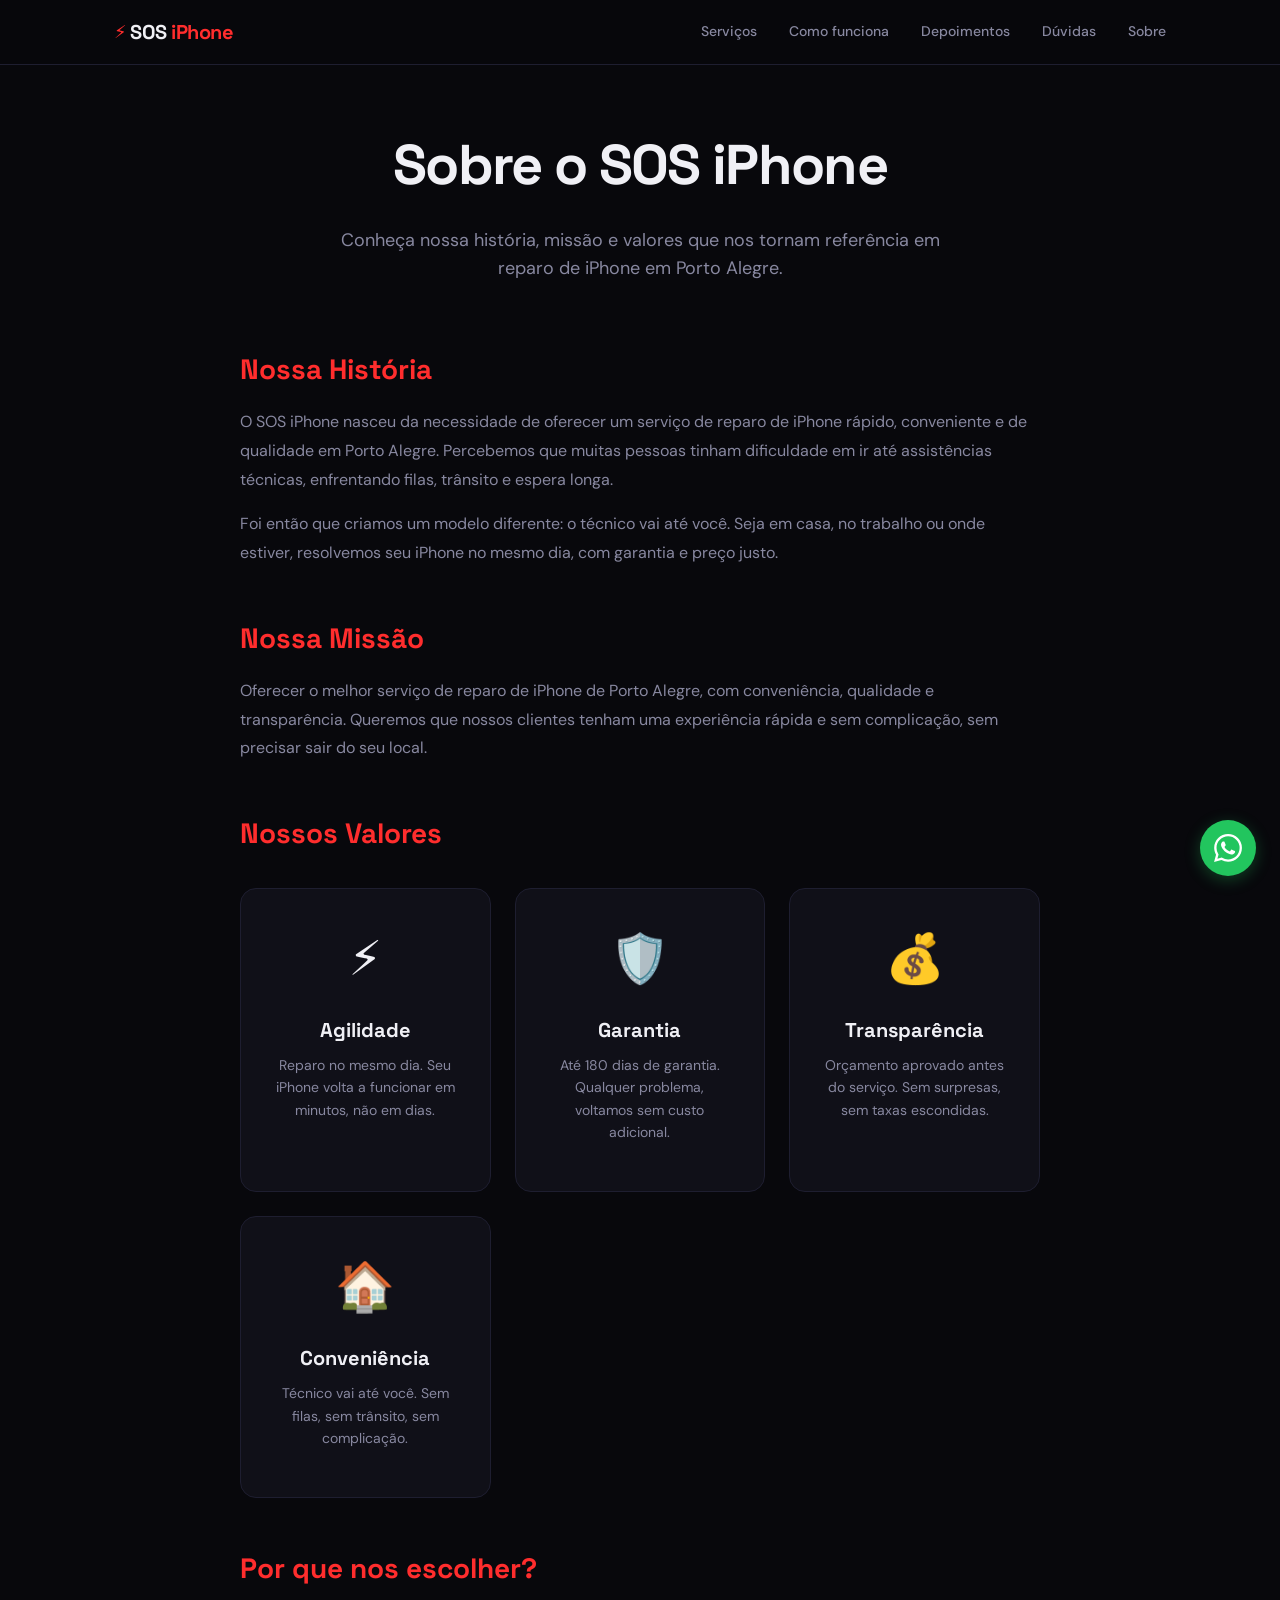
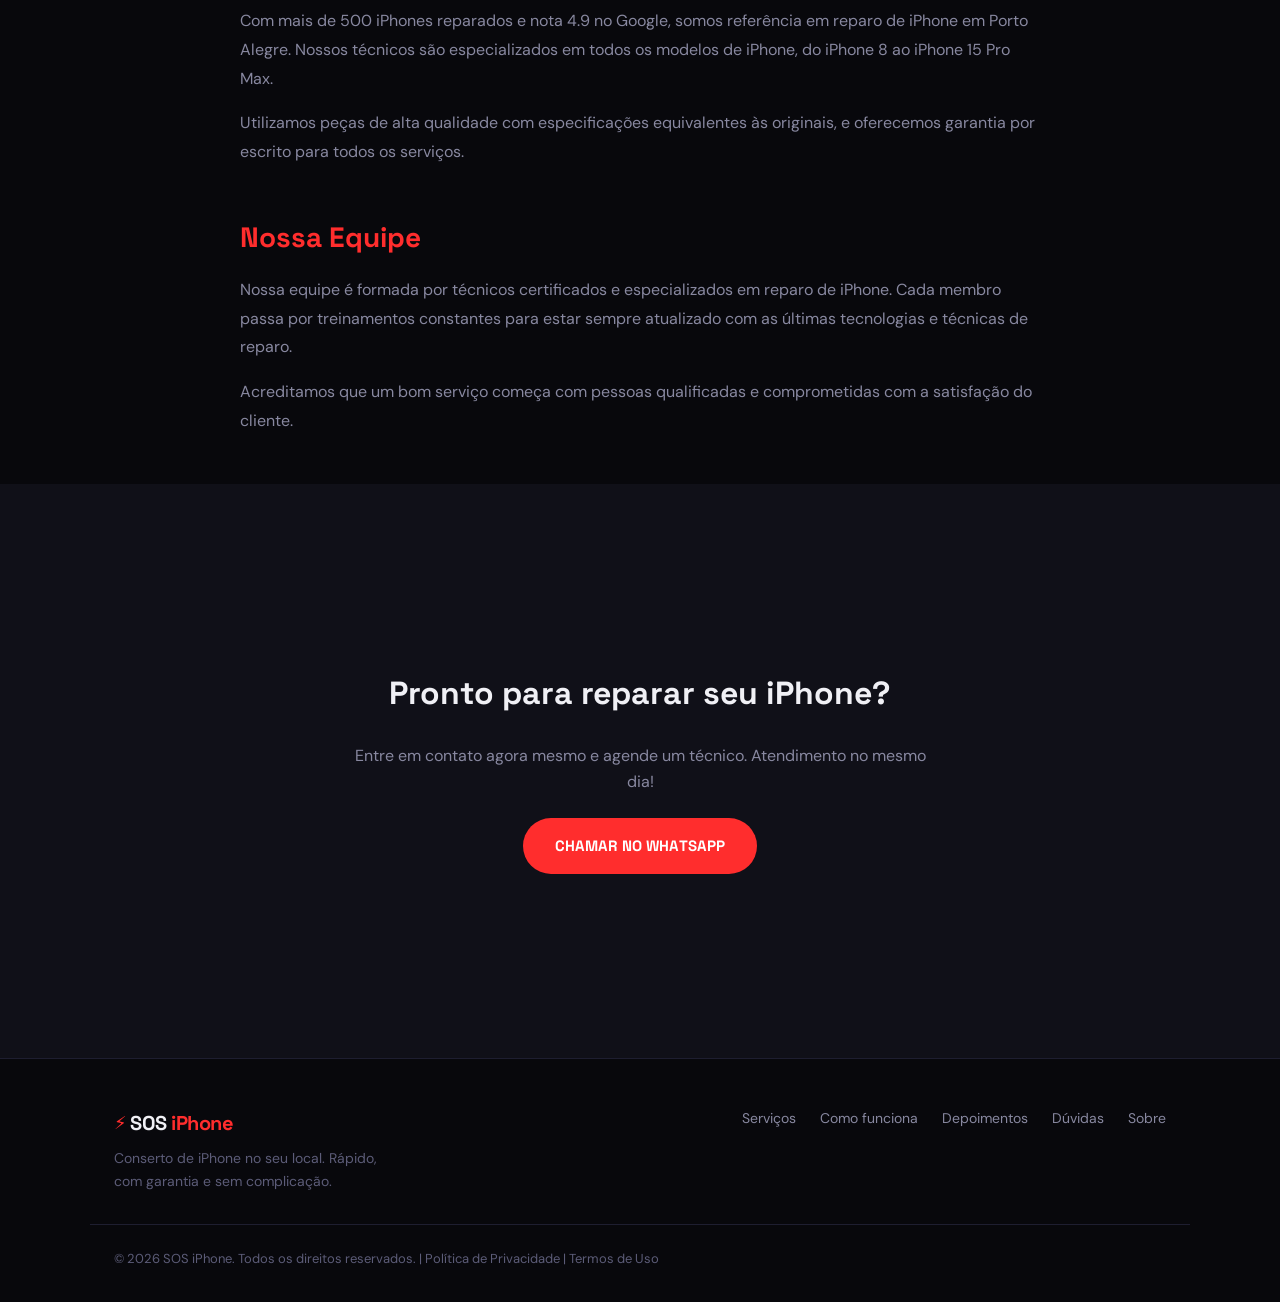
==== commit 1c3e6c99: "Update repairs count to 500+" ====
--- a/sobre.html
+++ b/sobre.html
@@ -160,7 +160,7 @@
 
         <div class="about-section">
           <h2>Por que nos escolher?</h2>
-          <p>Com mais de 2.500 iPhones reparados e nota 4.9 no Google, somos referência em reparo de iPhone em Porto Alegre. Nossos técnicos são especializados em todos os modelos de iPhone, do iPhone 8 ao iPhone 15 Pro Max.</p>
+          <p>Com mais de 500 iPhones reparados e nota 4.9 no Google, somos referência em reparo de iPhone em Porto Alegre. Nossos técnicos são especializados em todos os modelos de iPhone, do iPhone 8 ao iPhone 15 Pro Max.</p>
           <p>Utilizamos peças de alta qualidade com especificações equivalentes às originais, e oferecemos garantia por escrito para todos os serviços.</p>
         </div>
 
--- a/css/styles.css
+++ b/css/styles.css
@@ -2223,3 +2223,117 @@
     display: none;
   }
 }
+
+/* ═══════════════════════════════════════════════════
+   Video Section
+   ═══════════════════════════════════════════════════ */
+
+.video-grid {
+  display: grid;
+  grid-template-columns: repeat(3, 1fr);
+  gap: 24px;
+  margin-top: 48px;
+}
+
+.video-card {
+  background: var(--bg-surface);
+  border: 1px solid var(--border);
+  border-radius: var(--radius-lg);
+  overflow: hidden;
+  transition: transform var(--transition), box-shadow var(--transition);
+}
+
+.video-card:hover {
+  transform: translateY(-8px);
+  box-shadow: 0 20px 40px rgba(0, 0, 0, 0.4);
+}
+
+.video-wrapper {
+  position: relative;
+  padding-bottom: 56.25%;
+  height: 0;
+  overflow: hidden;
+}
+
+.video-wrapper iframe {
+  position: absolute;
+  top: 0;
+  left: 0;
+  width: 100%;
+  height: 100%;
+  border: none;
+}
+
+.video-info {
+  padding: 20px;
+}
+
+.video-info h3 {
+  font-family: var(--font-display);
+  font-size: 18px;
+  font-weight: 700;
+  color: var(--text);
+  margin-bottom: 8px;
+}
+
+.video-info p {
+  font-size: 14px;
+  color: var(--text-secondary);
+}
+
+.video-cta {
+  text-align: center;
+  margin-top: 48px;
+}
+
+/* Video mobile */
+@media (max-width: 640px) {
+  .video-grid {
+    grid-template-columns: 1fr;
+    gap: 20px;
+  }
+  
+  .video-card:hover {
+    transform: none;
+  }
+  
+  .video-info h3 {
+    font-size: 16px;
+  }
+  
+  .video-info p {
+    font-size: 13px;
+  }
+}
+
+/* Video tablets */
+@media (min-width: 641px) and (max-width: 960px) {
+  .video-grid {
+    grid-template-columns: repeat(2, 1fr);
+  }
+}
+
+/* Video placeholder */
+.video-placeholder {
+  position: absolute;
+  top: 0;
+  left: 0;
+  width: 100%;
+  height: 100%;
+  display: flex;
+  flex-direction: column;
+  align-items: center;
+  justify-content: center;
+  gap: 12px;
+  background: var(--bg-raised);
+}
+
+.placeholder-icon {
+  font-size: 48px;
+  opacity: 0.5;
+}
+
+.placeholder-text {
+  font-size: 14px;
+  color: var(--text-muted);
+}
